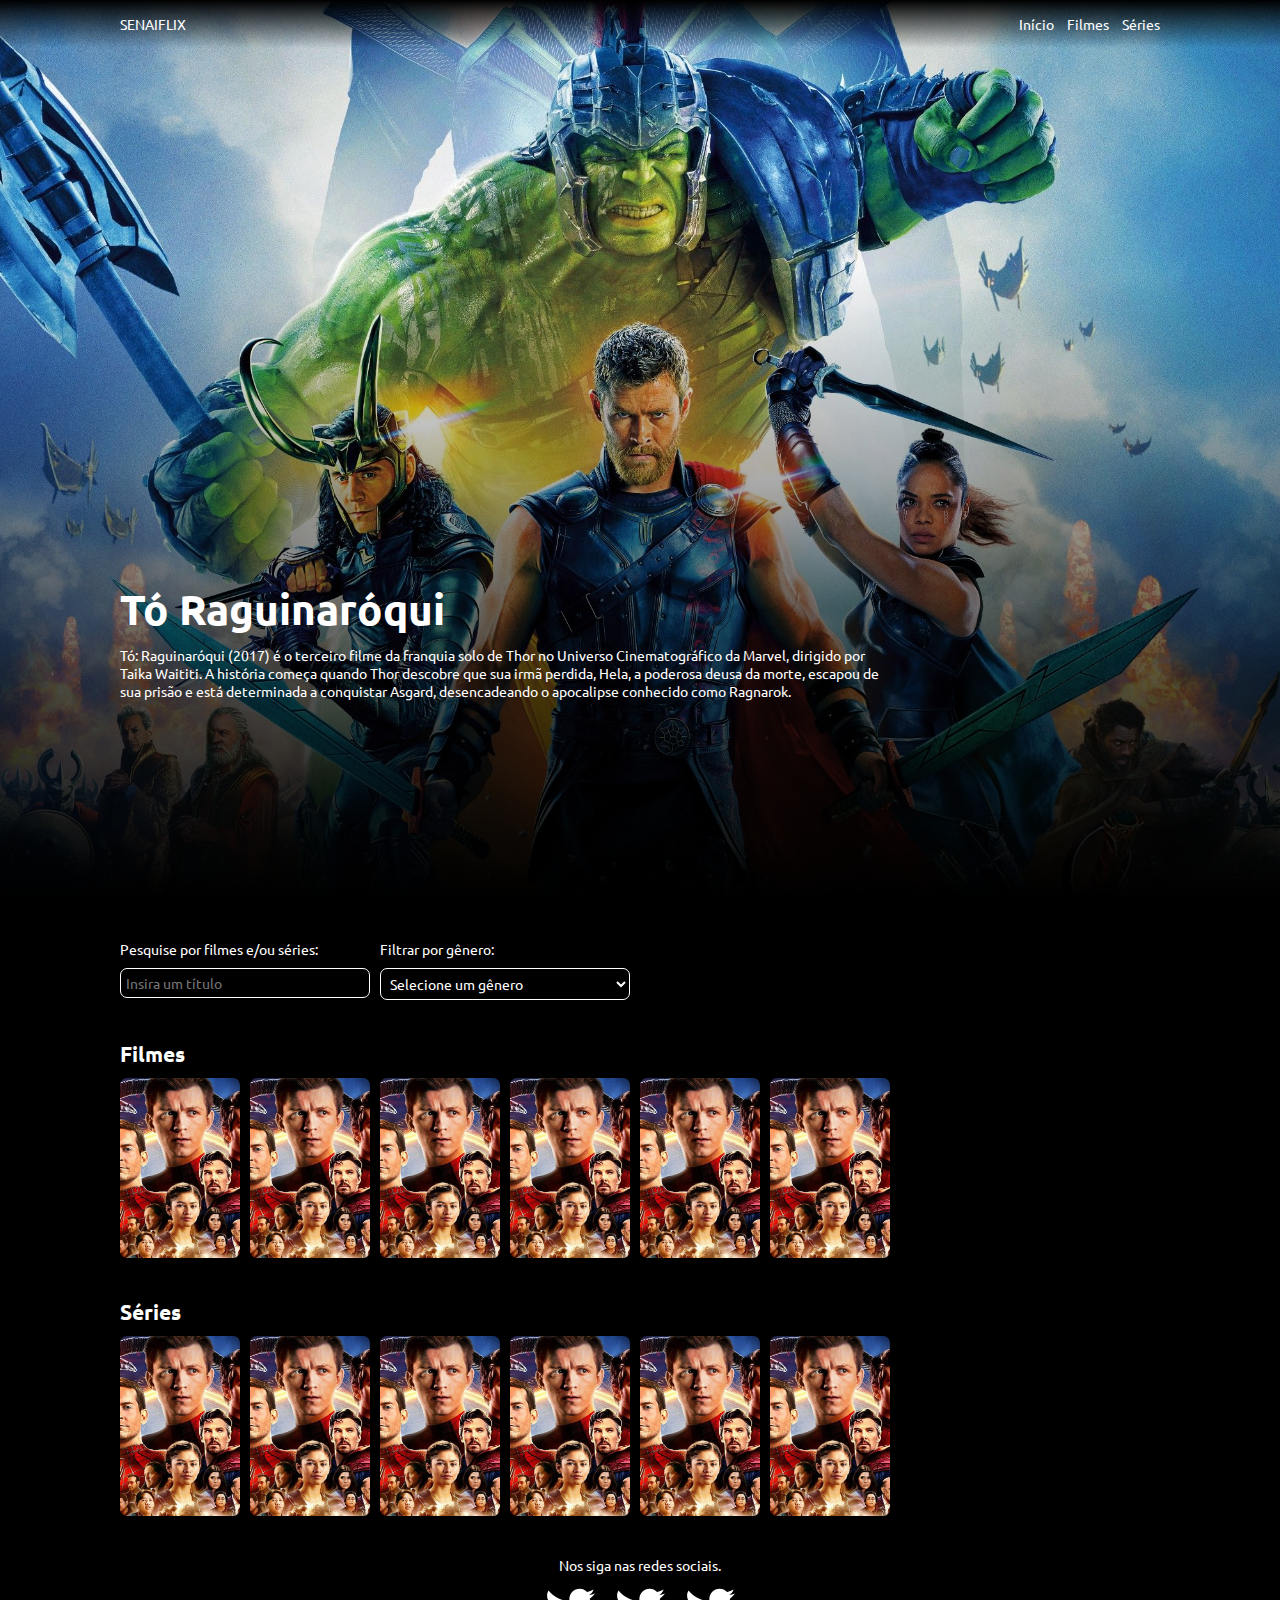
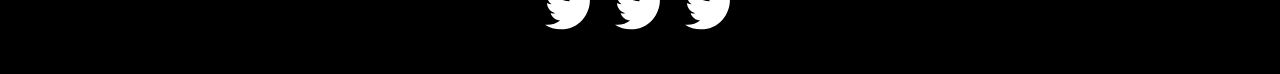
==== index.html @ b08bf363 "feat(index): index." ====
<!DOCTYPE html>
<html lang="en">
<head>
    <meta charset="UTF-8">
    <meta name="viewport" content="width=device-width, initial-scale=1.0">
    <title>SENAIFLIX</title>
</head>
<body>
    
    <script>
        window.location.href = "home/";
    </script>

</body>
</html>
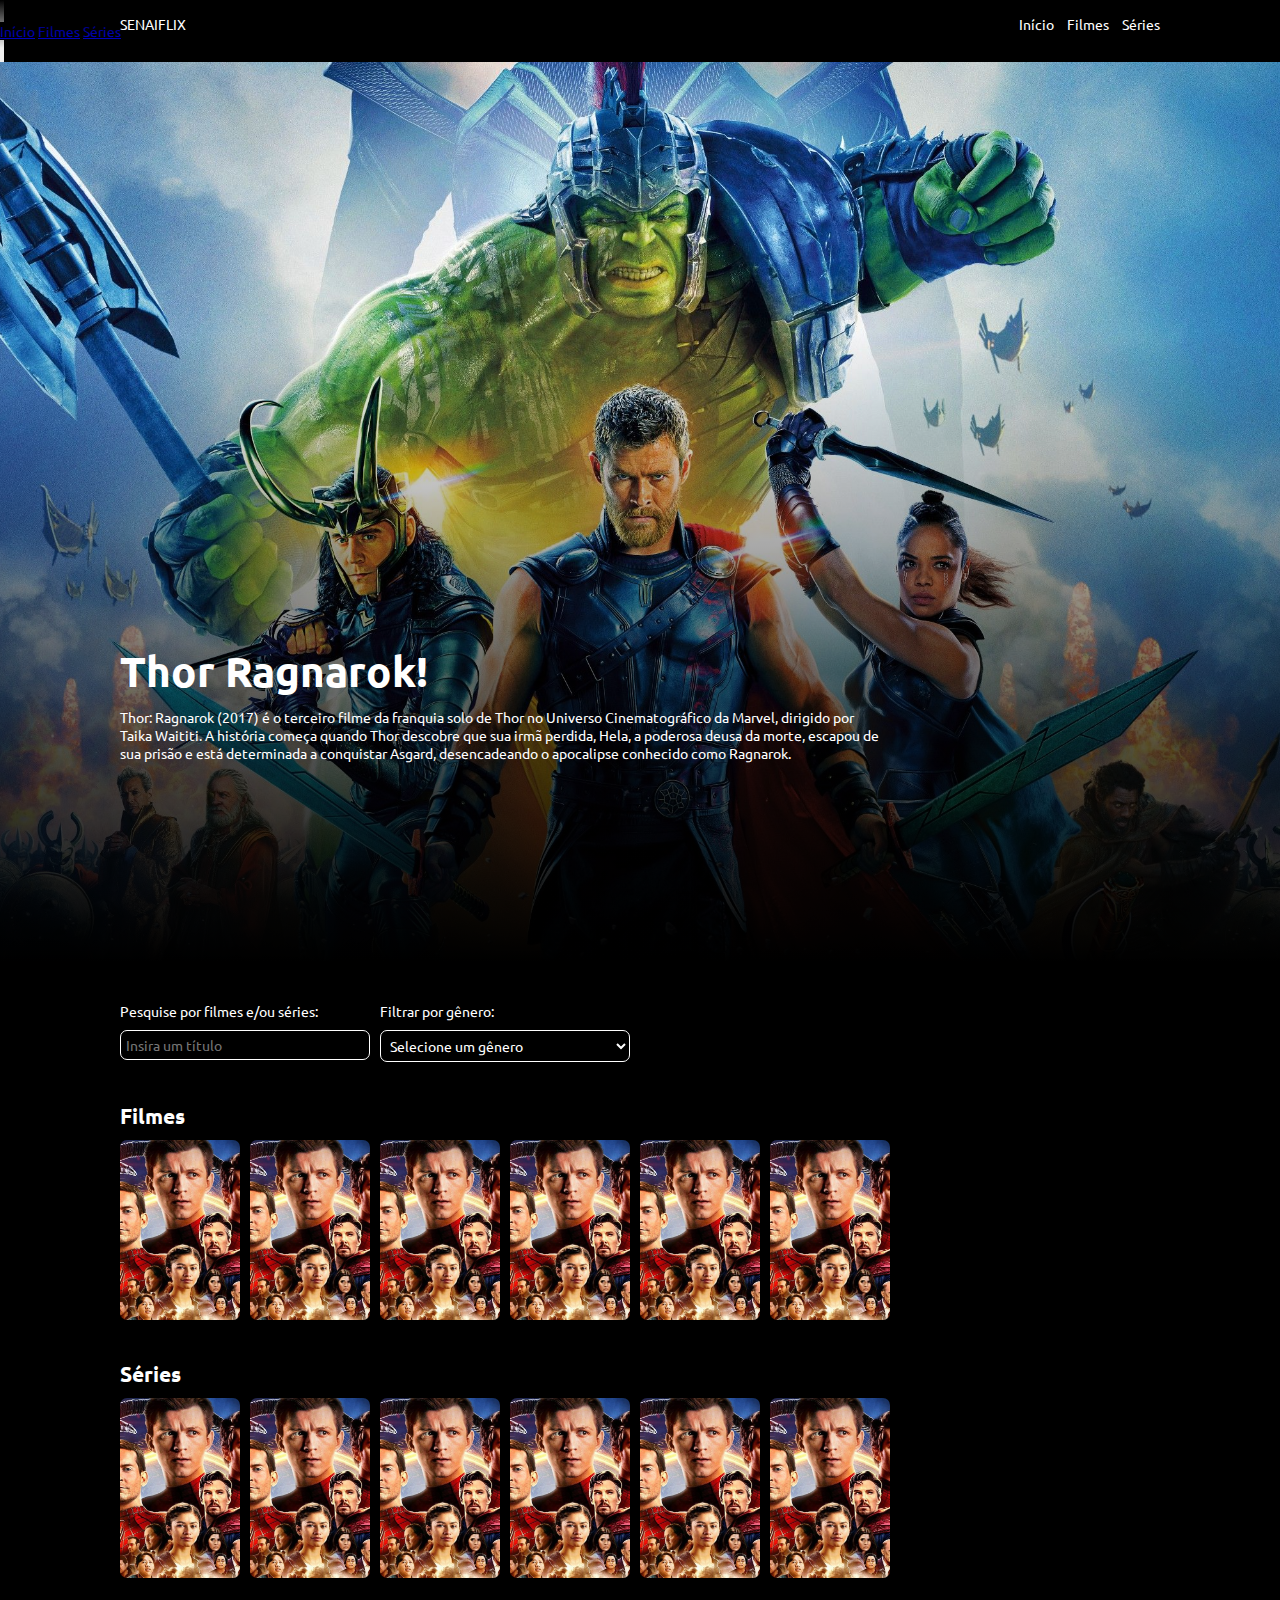
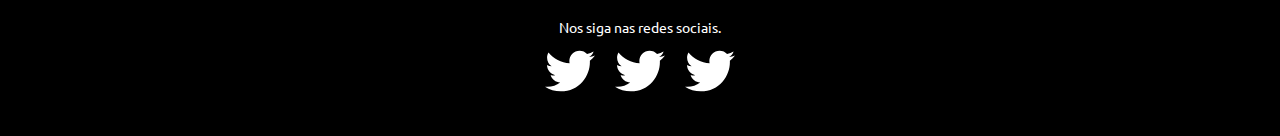
==== commit c8d37f90: "feat(demo): demonstration" ====
--- a/index.html
+++ b/index.html
@@ -1,5 +1,5 @@
 <!DOCTYPE html>
-<html lang="en">
+<html lang="pt-BR">
 <head>
     <meta charset="UTF-8">
     <meta name="viewport" content="width=device-width, initial-scale=1.0">
@@ -8,7 +8,9 @@
 <body>
     
     <script>
+
         window.location.href = "home/";
+
     </script>
 
 </body>
